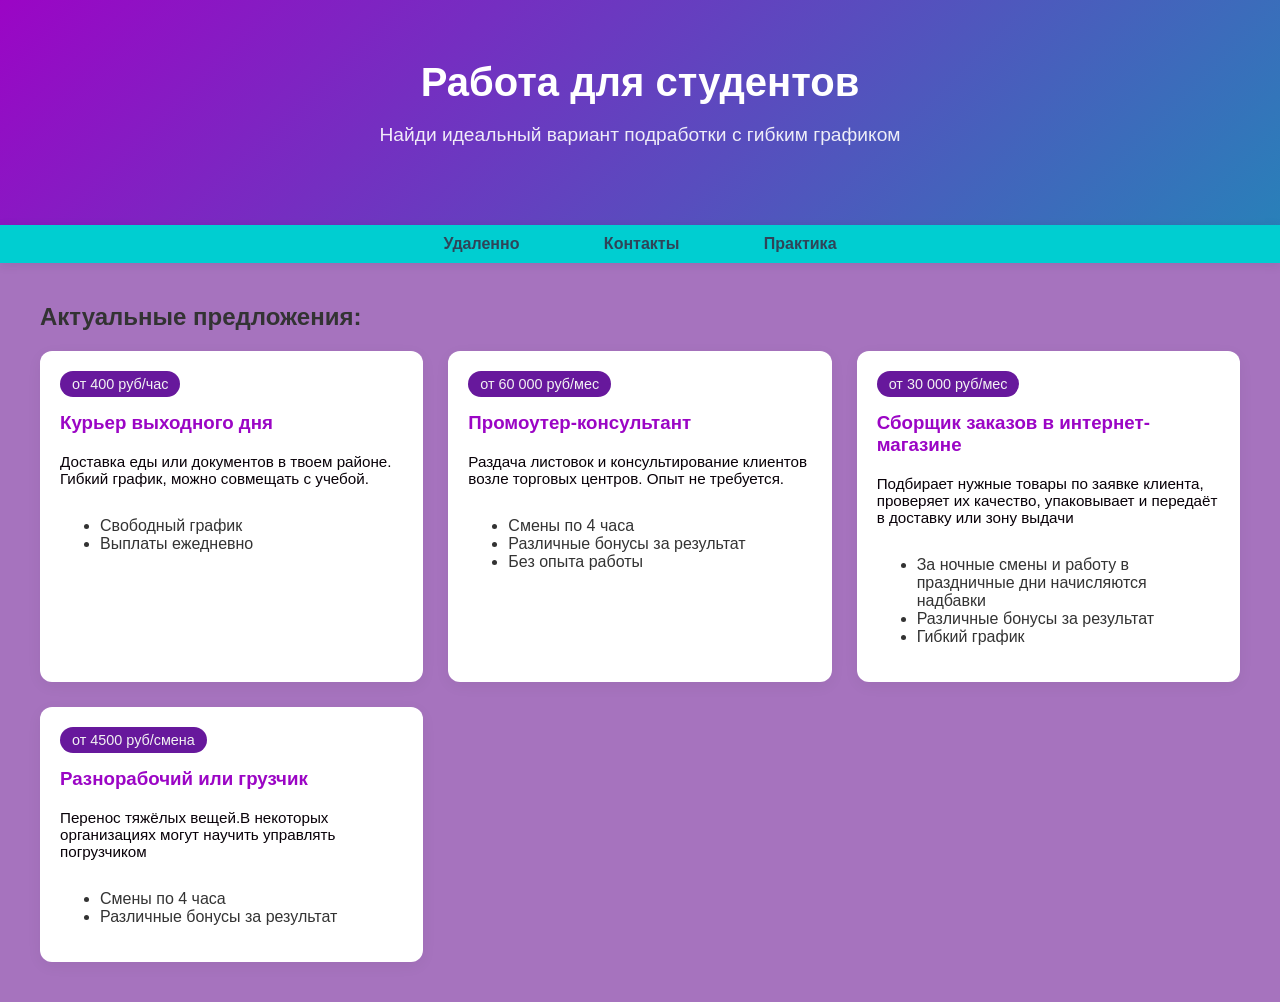
==== all.html @ 1b6f88eb "Move to root" ====
<!DOCTYPE html>
<html lang="ru">
<head>
    <meta charset="UTF-8">
    <meta name="viewport" content="width=device-width, initial-scale=1.0">
    <title>Подработка для студентов</title>
    <style>
        /* Общие стили */
:root {
    --primary-color: #9b05c5; /* Основной фиолеовый */
    --secondary-color: #67189c; /* Фиолетовый для кнопки зп*/
    --dark-bg: #2f4458;
    --light-bg: #a673be;
    --text-color: #333;
}
body {
    font-family: 'Segoe UI', Arial, sans-serif;
    margin: 0;
    padding: 0;
    background-color: var(--light-bg);
    color: var(--text-color);
}

/* Шапка */
header {
    background: linear-gradient(135deg, var(--primary-color), #2980b9);
    color: white;
    padding: 60px 20px;
    text-align: center;
}

header h1 {
    margin: 0;
    font-size: 2.5rem;
}

header p {
    font-size: 1.2rem;
    opacity: 0.9;
}
/* Навигация по сайту */

nav {
    background: rgb(0, 206, 209);
    padding: 10px;
    text-align: center;
    position: sticky;
    top: 1;
    box-shadow: 0 2px 10px rgba(40, 36, 36, 0.1);
    z-index: 1000;
}

nav a {
    text-decoration: none;
    color: var(--dark-bg);
    margin: 0 40px;
    font-weight: bold;
    transition: 0.3s;
}

nav a:hover {
    color: var(--primary-color);
}

/* Сетка с карточками */
.container {
    max-width: 1200px;
    margin: 40px auto;
    padding: 0 20px;
}

.jobs-grid {
    display: grid;
    grid-template-columns: repeat(auto-fit, minmax(300px, 1fr));
    gap: 25px;
}

/* Стиль карточки подработки */
.job-card {
    background: white;
    border-radius: 12px;
    overflow: hidden;
    box-shadow: 0 4px 15px rgba(0,0,0,0.05);
    transition: transform 0.1s ease;
    display: flex;
    flex-direction: column;
}

.job-card:hover {
    transform: translateY(-10px);
    box-shadow: 0 8px 25px rgba(20, 13, 13, 0.1);
}

.job-info {
    padding: 20px;
    flex-grow: 1;
}

.job-info h3 {
    margin-top: 0;
    color: var(--primary-color);
}

.price {
    display: inline-block;
    background: var(--secondary-color);
    color: rgb(243, 243, 243);
    padding: 5px 12px;
    border-radius: 30px;
    font-size: 0.9rem;
    margin-bottom: 15px;
}

.details {
    font-size: 0.95rem;
    color: #080108;
    margin-bottom: 30px;
}

.btn:hover {
    background: var(--dark-bg);
}

/* Футер */
footer {
    background: var(--dark-bg);
    color: rgb(253, 253, 253);
    text-align: center;
    padding: 15px;
    margin-top: 50px;
}

/* Для мобильных устройств */
@media (max-width: 600px) {
    header h1 { font-size: 1.8rem; }
    .container { margin: 20px auto; }
}
    </style>
</head>
<body>

    <header>
        <h1>Работа для студентов</h1>
        <p>Найди идеальный вариант подработки с гибким графиком</p>
    </header>

    <nav>
        <a href="remote.html">Удаленно</a>
        <a href="contacts.html">Контакты</a>
        <a href="practice.html">Практика</a>
    </nav>

    <div class="container">
        <h2>Актуальные предложения:</h2>
    
        
        <div class="jobs-grid">
        
            
            <!-- КАРТОЧКА1 -->
            <div class="job-card">
                <div class="job-info">
                    <span class="price">от 400 руб/час</span>
                    <h3>Курьер выходного дня</h3>
                    <p class="details">Доставка еды или документов в твоем районе. Гибкий график, можно совмещать с учебой.</p>
                    <ul>
                        <li>Свободный график</li>
                        <li>Выплаты ежедневно</li>
                    </ul>
                </div>
            </div>

           <!-- КАРТОЧКА2 -->
           <div class="job-card">
                 <div class="job-info">
                    <span class="price">от 60 000 руб/мес</span>
                    <h3>Промоутер-консультант</h3>
                    <p class="details">Раздача листовок и консультирование клиентов возле торговых центров. Опыт не требуется.</p>
                    <ul class="features">
                            <li>Смены по 4 часа</li>
                            <li>Различные бонусы за результат</li>
                            <li>Без опыта работы</li>
                    </ul>
                </div>
            </div>
            <!-- КАРТОЧКА3 -->
            <div class="job-card">
                <div class="job-info">
                   <span class="price">от 30 000 руб/мес</span>
                   <h3>Сборщик заказов в интернет-магазине</h3>
                   <p class="details">Подбирает нужные товары по заявке клиента, проверяет их качество, упаковывает и передаёт в доставку или зону выдачи</p>
                   <ul class="features">
                           <li>За ночные смены и работу в праздничные дни начисляются надбавки</li>
                           <li>Различные бонусы за результат</li>
                           <li>Гибкий график</li>
                   </ul>
               </div>
           </div>
            <!-- КАРТОЧКА4 -->
           <div class="job-card">
            <div class="job-info">
               <span class="price">от 4500 руб/смена</span>
               <h3>Разнорабочий или грузчик</h3>
               <p class="details">Перенос тяжёлых вещей.В некоторых организациях могут научить управлять погрузчиком</p>
               <ul class="features">
                       <li>Смены по 4 часа</li>
                       <li>Различные бонусы за результат</li>
               </ul>



               <script src="script.js"></script>
           </div>
       </div>
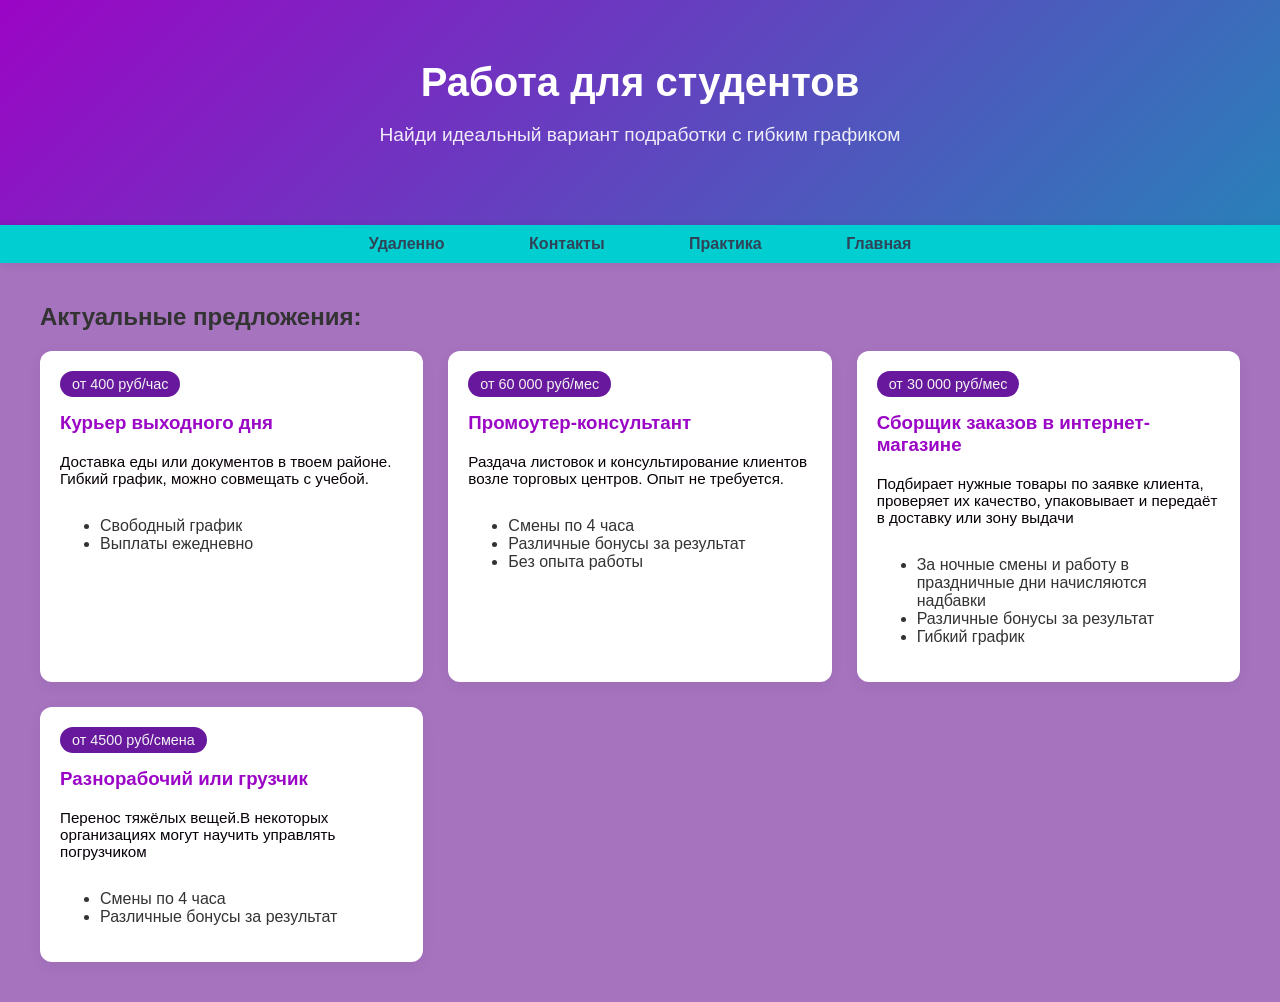
==== commit d41a52fd: "new" ====
--- a/all.html
+++ b/all.html
@@ -148,6 +148,7 @@
         <a href="remote.html">Удаленно</a>
         <a href="contacts.html">Контакты</a>
         <a href="practice.html">Практика</a>
+        <a href="all.html">Главная</a>
     </nav>
 
     <div class="container">
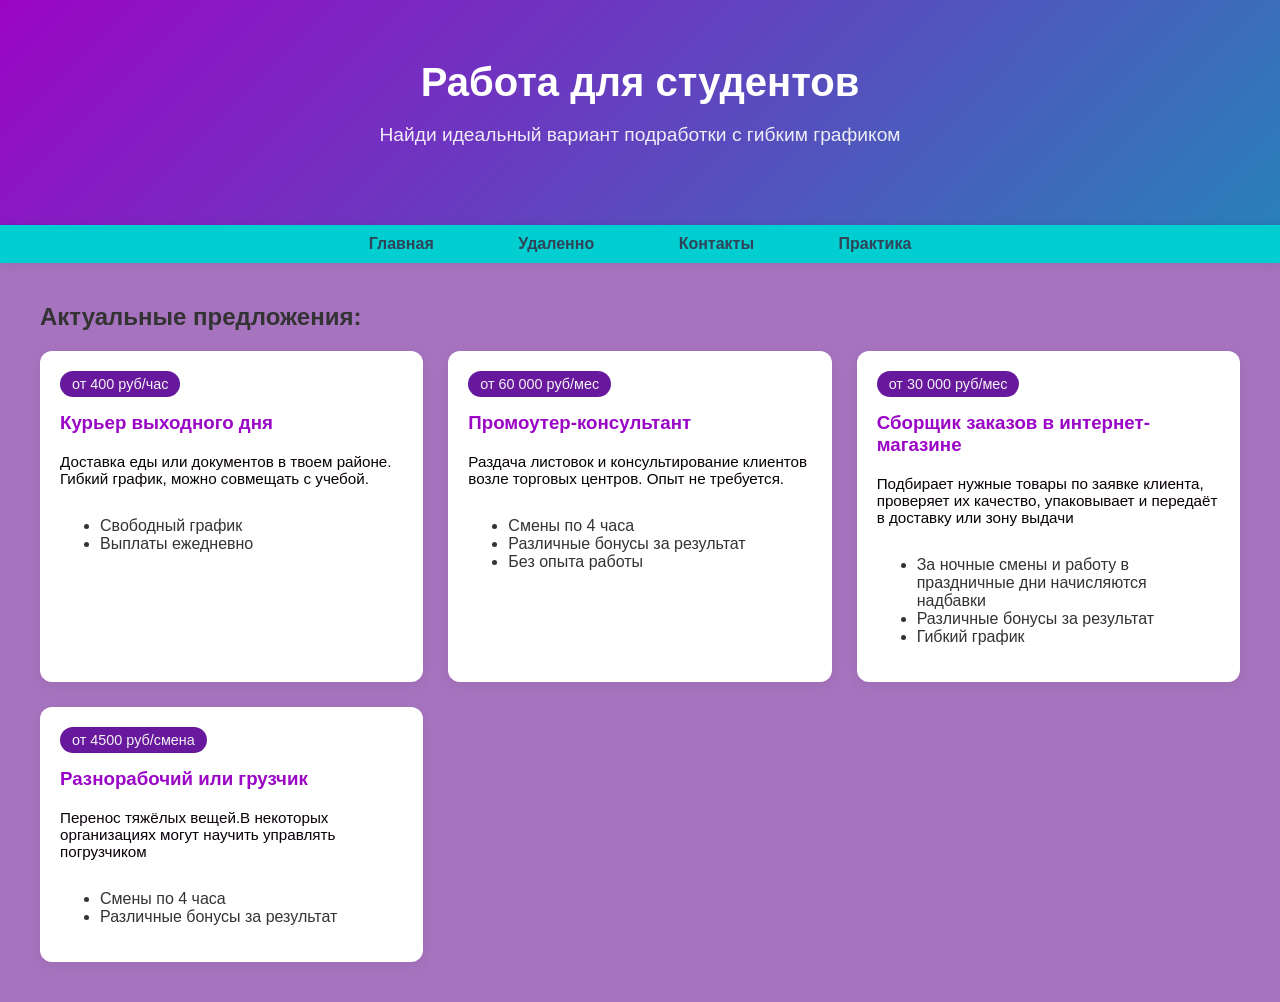
==== commit a7cadb22: "new" ====
--- a/all.html
+++ b/all.html
@@ -145,10 +145,10 @@
     </header>
 
     <nav>
+        <a href="index.html">Главная</a>
         <a href="remote.html">Удаленно</a>
         <a href="contacts.html">Контакты</a>
         <a href="practice.html">Практика</a>
-        <a href="all.html">Главная</a>
     </nav>
 
     <div class="container">
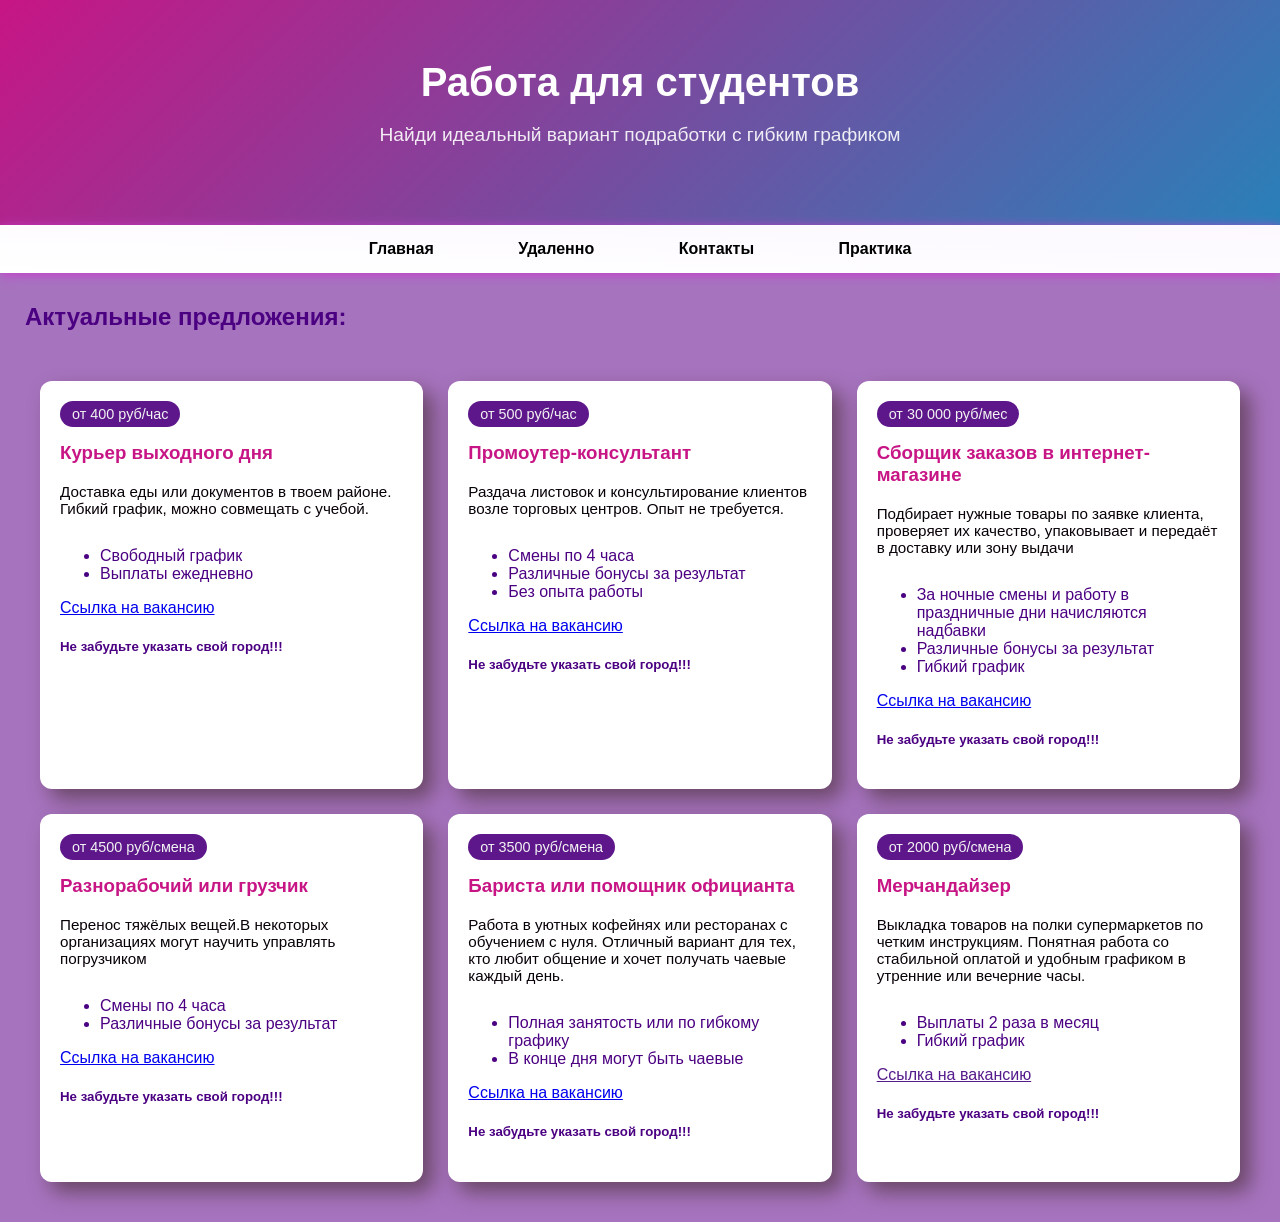
==== commit 37117a2d: "bow" ====
--- a/all.html
+++ b/all.html
@@ -5,137 +5,141 @@
     <meta name="viewport" content="width=device-width, initial-scale=1.0">
     <title>Подработка для студентов</title>
     <style>
-        /* Общие стили */
-:root {
-    --primary-color: #9b05c5; /* Основной фиолеовый */
-    --secondary-color: #67189c; /* Фиолетовый для кнопки зп*/
-    --dark-bg: #2f4458;
-    --light-bg: #a673be;
-    --text-color: #333;
-}
-body {
-    font-family: 'Segoe UI', Arial, sans-serif;
-    margin: 0;
-    padding: 0;
-    background-color: var(--light-bg);
-    color: var(--text-color);
-}
-
-/* Шапка */
-header {
-    background: linear-gradient(135deg, var(--primary-color), #2980b9);
-    color: white;
-    padding: 60px 20px;
-    text-align: center;
-}
-
-header h1 {
-    margin: 0;
-    font-size: 2.5rem;
-}
-
-header p {
-    font-size: 1.2rem;
-    opacity: 0.9;
-}
-/* Навигация по сайту */
-
-nav {
-    background: rgb(0, 206, 209);
-    padding: 10px;
-    text-align: center;
-    position: sticky;
-    top: 1;
-    box-shadow: 0 2px 10px rgba(40, 36, 36, 0.1);
-    z-index: 1000;
-}
-
-nav a {
-    text-decoration: none;
-    color: var(--dark-bg);
-    margin: 0 40px;
-    font-weight: bold;
-    transition: 0.3s;
-}
-
-nav a:hover {
-    color: var(--primary-color);
-}
-
-/* Сетка с карточками */
-.container {
-    max-width: 1200px;
-    margin: 40px auto;
-    padding: 0 20px;
-}
-
-.jobs-grid {
-    display: grid;
-    grid-template-columns: repeat(auto-fit, minmax(300px, 1fr));
-    gap: 25px;
-}
-
-/* Стиль карточки подработки */
-.job-card {
-    background: white;
-    border-radius: 12px;
-    overflow: hidden;
-    box-shadow: 0 4px 15px rgba(0,0,0,0.05);
-    transition: transform 0.1s ease;
-    display: flex;
-    flex-direction: column;
-}
-
-.job-card:hover {
-    transform: translateY(-10px);
-    box-shadow: 0 8px 25px rgba(20, 13, 13, 0.1);
-}
-
-.job-info {
-    padding: 20px;
-    flex-grow: 1;
-}
-
-.job-info h3 {
-    margin-top: 0;
-    color: var(--primary-color);
-}
-
-.price {
-    display: inline-block;
-    background: var(--secondary-color);
-    color: rgb(243, 243, 243);
-    padding: 5px 12px;
-    border-radius: 30px;
-    font-size: 0.9rem;
-    margin-bottom: 15px;
-}
-
-.details {
-    font-size: 0.95rem;
-    color: #080108;
-    margin-bottom: 30px;
-}
-
-.btn:hover {
-    background: var(--dark-bg);
-}
-
-/* Футер */
-footer {
-    background: var(--dark-bg);
-    color: rgb(253, 253, 253);
-    text-align: center;
-    padding: 15px;
-    margin-top: 50px;
-}
-
-/* Для мобильных устройств */
-@media (max-width: 600px) {
-    header h1 { font-size: 1.8rem; }
-    .container { margin: 20px auto; }
-}
-    </style>
+    /* Общие стили */
+    :root {
+        --primary-color: #C71585; /* Основной фиолеовый */
+        --secondary-color: #5d178b; /* Фиолетовый для кнопки зп*/
+        --dark-bg: #000000;
+        --light-bg: #a673be;
+        --text-color: #4B0082;
+    }
+    body {
+        font-family: 'Segoe UI', Arial, sans-serif;
+        margin: 0;
+        padding: 0;
+        background-color: var(--light-bg);
+        color: var(--text-color);
+    }
+    
+    /* Шапка */
+    header {
+        background: linear-gradient(135deg, var(--primary-color), #2980b9);
+        color: rgb(254, 254, 254);
+        padding: 60px 20px;
+        text-align: center;
+    }
+    
+    header h1 {
+        margin: 0;
+        font-size: 2.5rem;
+    }
+    
+    header p {
+        font-size: 1.2rem;
+        opacity: 0.9;
+    }
+     h2 {
+        margin: 20px;
+        padding: 10px 5px;
+    }
+    /* Навигация по сайту */
+    
+    nav {
+        background:repeating-linear-gradient(to right top,rgb(255, 255, 255),rgb(252, 248, 255));
+        padding: 15px;
+        text-align: center;
+        position: sticky;
+        top: 1;
+        box-shadow: 0 2px 10px rgb(201, 61, 206);
+        z-index: 1000;
+    }
+    
+    nav a {
+        text-decoration: none;
+        color: var(--dark-bg);
+        margin: 0 40px;
+        font-weight: bold;
+        transition: 0.3s;
+    }
+    
+    nav a:hover {
+        color: var(--primary-color);
+    }
+    
+    /* Сетка с карточками */
+    .container {
+        max-width: 1200px;
+        margin: 40px auto;
+        padding: 0 20px;
+    }
+    
+    .jobs-grid {
+        display: grid;
+        grid-template-columns: repeat(auto-fit, minmax(300px, 1fr));
+        gap: 25px;
+    }
+    
+    /* Стиль карточки подработки */
+    .job-card {
+        background: white;
+        border-radius: 12px;
+        overflow: hidden;
+        box-shadow: 10px 10px 20px rgba(63, 39, 39, 0.582);
+        transition: transform 0.1s ease;
+        display: flex;
+        flex-direction: column;
+    }
+    
+    .job-card:hover {
+        transform: translateY(-10px);
+        box-shadow: 0 8px 25px rgba(20, 13, 13, 0.1);
+    }
+    
+    .job-info {
+        padding: 20px;
+        flex-grow: 1;
+    }
+    
+    .job-info h3 {
+        margin-top: 0;
+        color: var(--primary-color);
+    }
+    
+    .price {
+        display: inline-block;
+        background: var(--secondary-color);
+        color: rgb(243, 243, 243);
+        padding: 5px 12px;
+        border-radius: 30px;
+        font-size: 0.9rem;
+        margin-bottom: 15px;
+    }
+    
+    .details {
+        font-size: 0.95rem;
+        color: #080108;
+        margin-bottom: 30px;
+    }
+    
+    .btn:hover {
+        background: var(--dark-bg);
+    }
+    
+    /* Футер */
+    footer {
+        background: var(--dark-bg);
+        color: rgb(253, 253, 253);
+        text-align: center;
+        padding: 15px;
+        margin-top: 50px;
+    }
+    
+    /* Для мобильных устройств */
+    @media (max-width: 600px) {
+        header h1 { font-size: 1.8rem; }
+        .container { margin: 20px auto; }
+    }
+        </style>
 </head>
 <body>
 
@@ -151,10 +155,9 @@
         <a href="practice.html">Практика</a>
     </nav>
 
-    <div class="container">
+
         <h2>Актуальные предложения:</h2>
-    
-        
+        <div class="container">    
         <div class="jobs-grid">
         
             
@@ -168,13 +171,15 @@
                         <li>Свободный график</li>
                         <li>Выплаты ежедневно</li>
                     </ul>
+                    <a href="https://gog.su/lDgZ">Ссылка на вакансию</a>
+                        <h5>Не забудьте указать свой город!!!</h5>
                 </div>
             </div>
 
            <!-- КАРТОЧКА2 -->
            <div class="job-card">
                  <div class="job-info">
-                    <span class="price">от 60 000 руб/мес</span>
+                    <span class="price">от 500 руб/час</span>
                     <h3>Промоутер-консультант</h3>
                     <p class="details">Раздача листовок и консультирование клиентов возле торговых центров. Опыт не требуется.</p>
                     <ul class="features">
@@ -182,8 +187,11 @@
                             <li>Различные бонусы за результат</li>
                             <li>Без опыта работы</li>
                     </ul>
+                    <a href="https://gog.su/DMQa">Ссылка на вакансию</a>
+                    <h5>Не забудьте указать свой город!!!</h5>
                 </div>
             </div>
+
             <!-- КАРТОЧКА3 -->
             <div class="job-card">
                 <div class="job-info">
@@ -195,10 +203,13 @@
                            <li>Различные бонусы за результат</li>
                            <li>Гибкий график</li>
                    </ul>
+                   <a href="https://gog.su/eRBT">Ссылка на вакансию</a>
+                   <h5>Не забудьте указать свой город!!!</h5>
                </div>
            </div>
+
             <!-- КАРТОЧКА4 -->
-           <div class="job-card">
+            <div class="job-card">
             <div class="job-info">
                <span class="price">от 4500 руб/смена</span>
                <h3>Разнорабочий или грузчик</h3>
@@ -207,11 +218,40 @@
                        <li>Смены по 4 часа</li>
                        <li>Различные бонусы за результат</li>
                </ul>
-
-
-
-               <script src="script.js"></script>
+               <a href="https://gog.su/0WP4">Ссылка на вакансию</a>
+               <h5>Не забудьте указать свой город!!!</h5>
            </div>
        </div>
 
-                +            <!-- КАРТОЧКА5 -->
+            <div class="job-card">
+            <div class="job-info">
+               <span class="price">от 3500 руб/смена</span>
+               <h3>Бариста или помощник официанта</h3>
+               <p class="details">Работа в уютных кофейнях или ресторанах с обучением с нуля. Отличный вариант для тех, кто любит общение и хочет получать чаевые каждый день.</p>
+               <ul class="features">
+                       <li>Полная занятость или по гибкому графику</li>
+                       <li>В конце дня могут быть чаевые</li>
+               </ul>
+               <a href="https://gog.su/sLuu">Ссылка на вакансию</a>
+               <h5>Не забудьте указать свой город!!!</h5>
+           </div>
+       </div>
+
+            <!-- КАРТОЧКА5 -->
+            <div class="job-card">
+            <div class="job-info">
+               <span class="price">от 2000 руб/смена</span>
+               <h3>Мерчандайзер</h3>
+               <p class="details">Выкладка товаров на полки супермаркетов по четким инструкциям. Понятная работа со стабильной оплатой и удобным графиком в утренние или вечерние часы.</p>
+               <ul class="features">
+                       <li>Выплаты 2 раза в месяц</li>
+                       <li>Гибкий график</li>
+               </ul>
+               <a href="">Ссылка на вакансию</a>
+               <h5>Не забудьте указать свой город!!!</h5>
+           </div>
+       </div>
+
+</body>
+</html>             
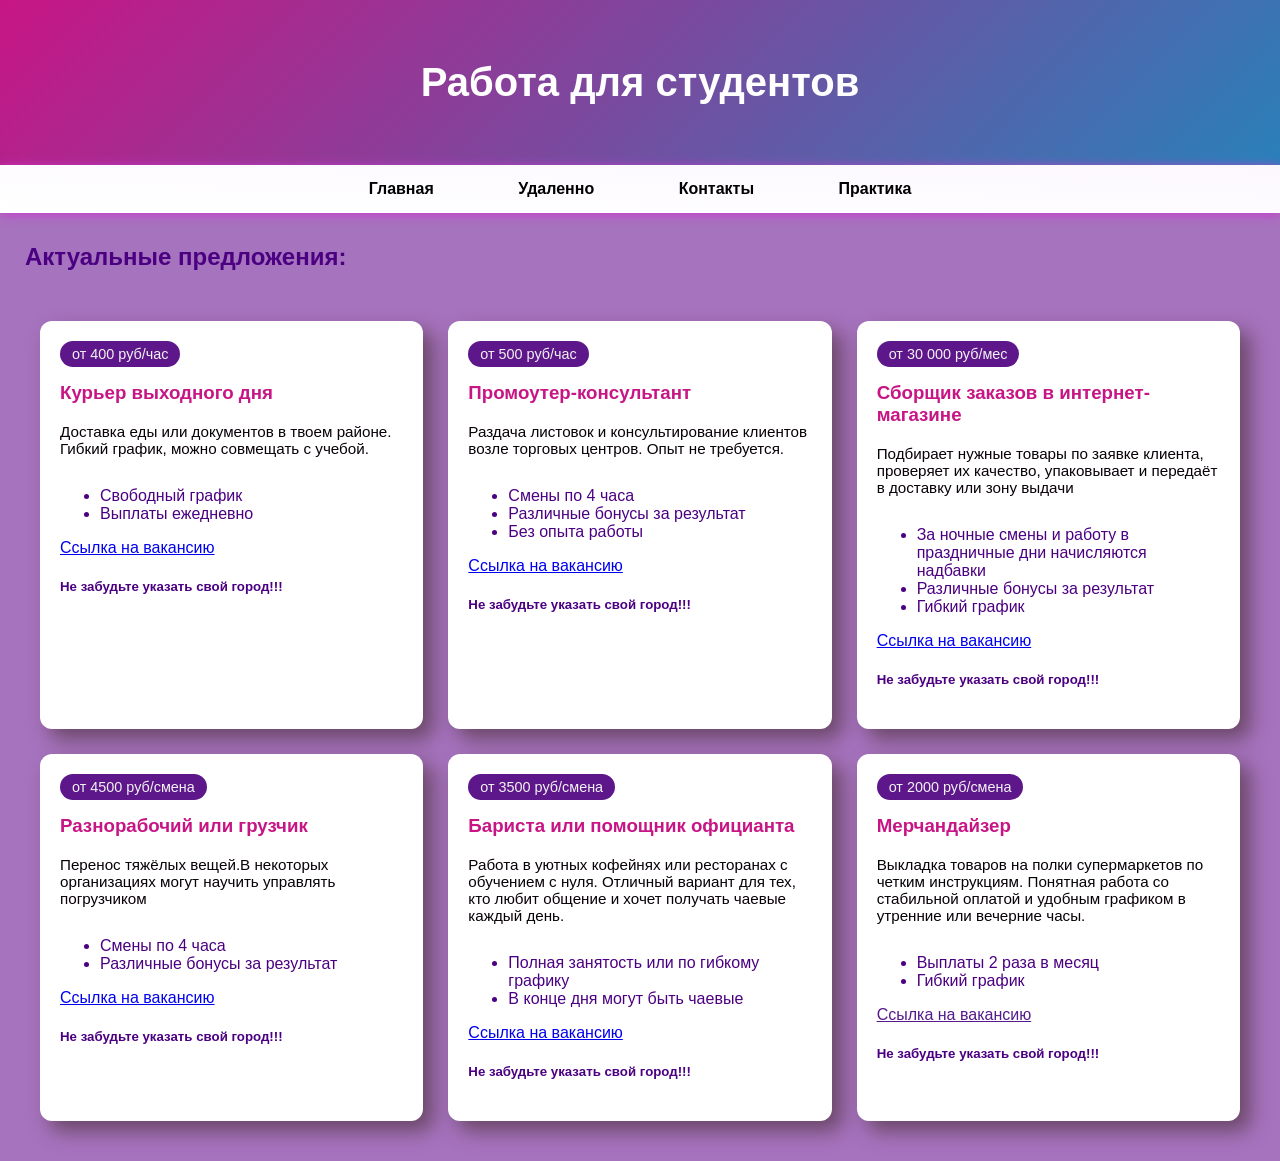
==== commit 9e3dacd7: "new" ====
--- a/all.html
+++ b/all.html
@@ -145,7 +145,6 @@
 
     <header>
         <h1>Работа для студентов</h1>
-        <p>Найди идеальный вариант подработки с гибким графиком</p>
     </header>
 
     <nav>
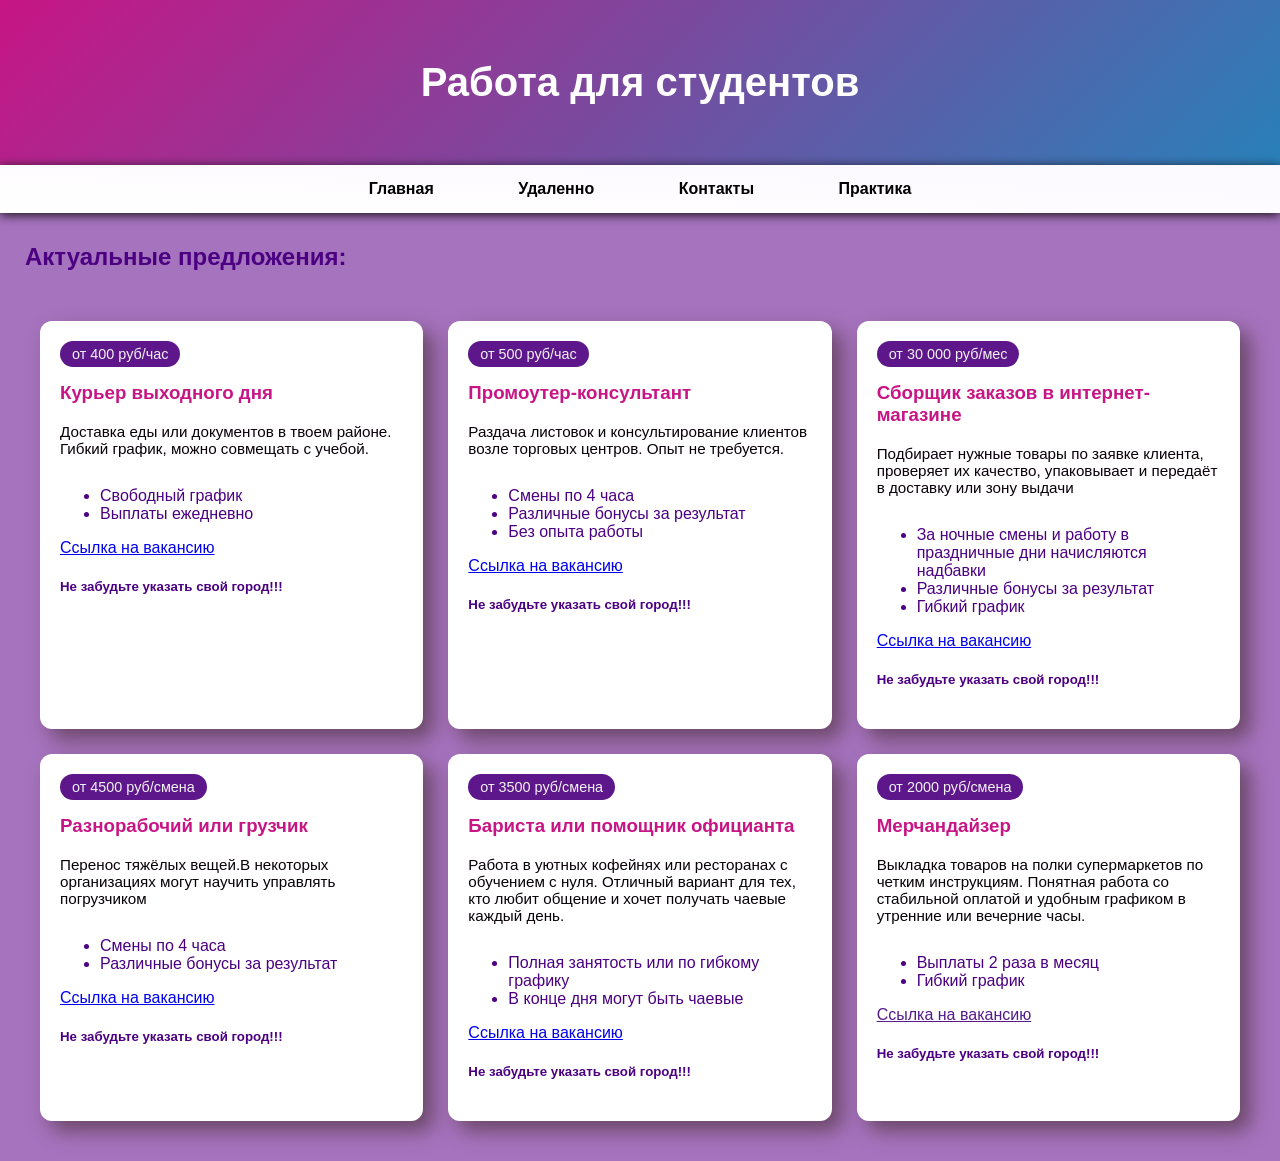
==== commit 66dfa390: "new" ====
--- a/all.html
+++ b/all.html
@@ -50,7 +50,7 @@
         text-align: center;
         position: sticky;
         top: 1;
-        box-shadow: 0 2px 10px rgb(201, 61, 206);
+        box-shadow: 0 2px 10px rgb(21, 17, 21);
         z-index: 1000;
     }
     
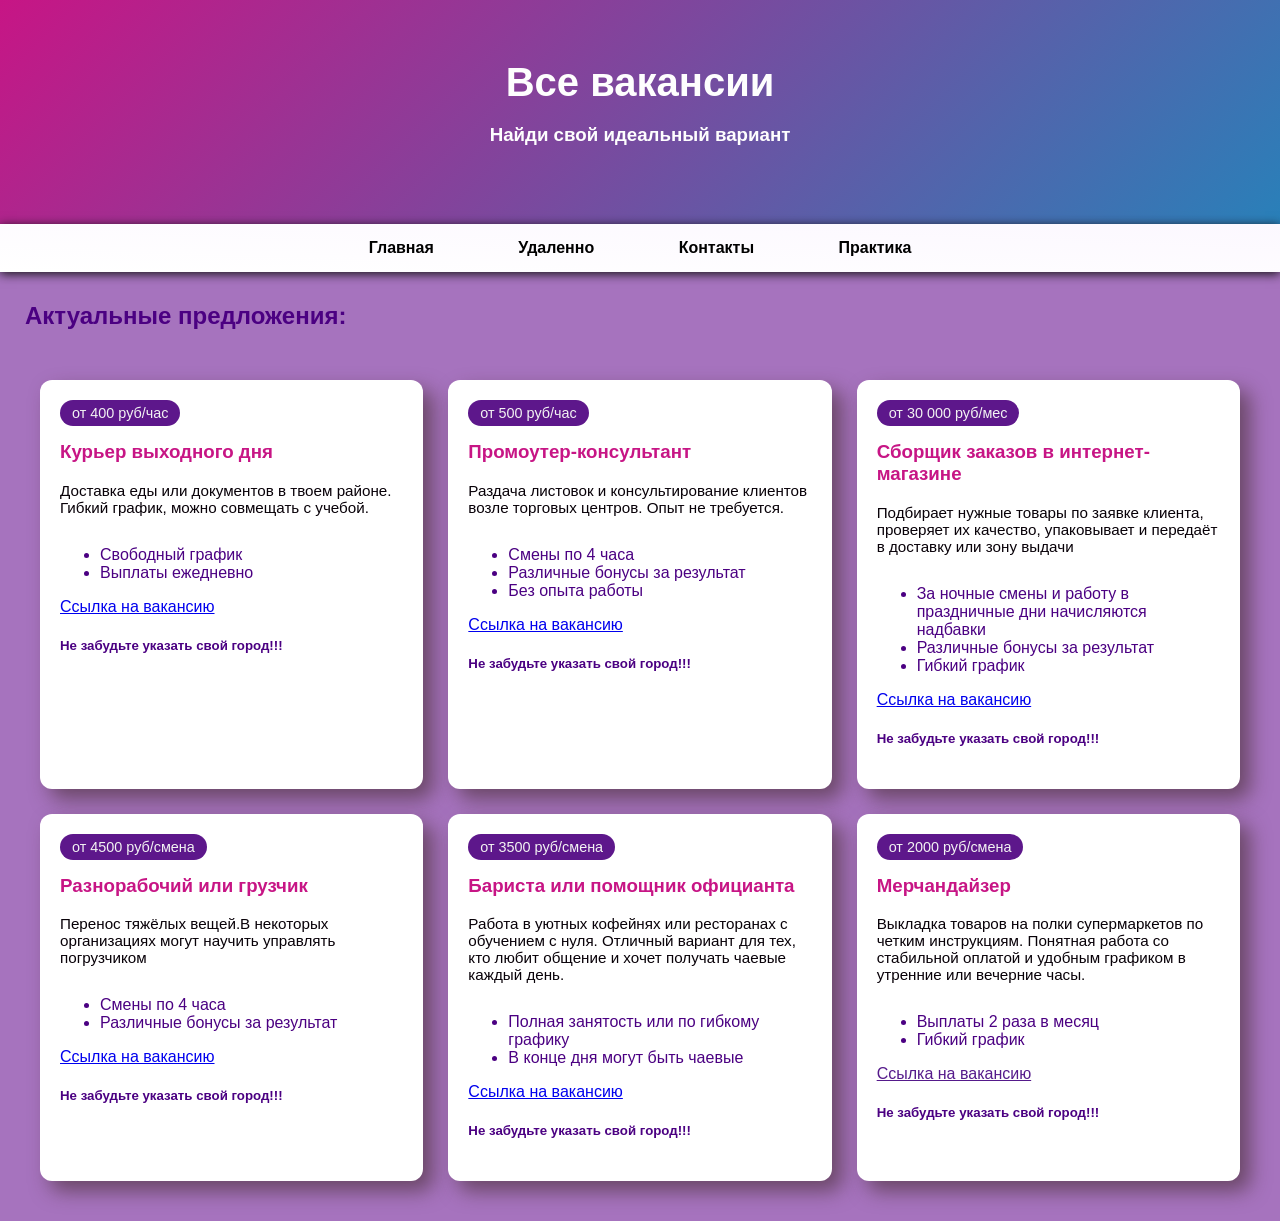
==== commit f71fb2fe: "new" ====
--- a/all.html
+++ b/all.html
@@ -144,7 +144,8 @@
 <body>
 
     <header>
-        <h1>Работа для студентов</h1>
+        <h1>Все вакансии</h1>
+        <h3>Найди свой идеальный вариант</h3>
     </header>
 
     <nav>
